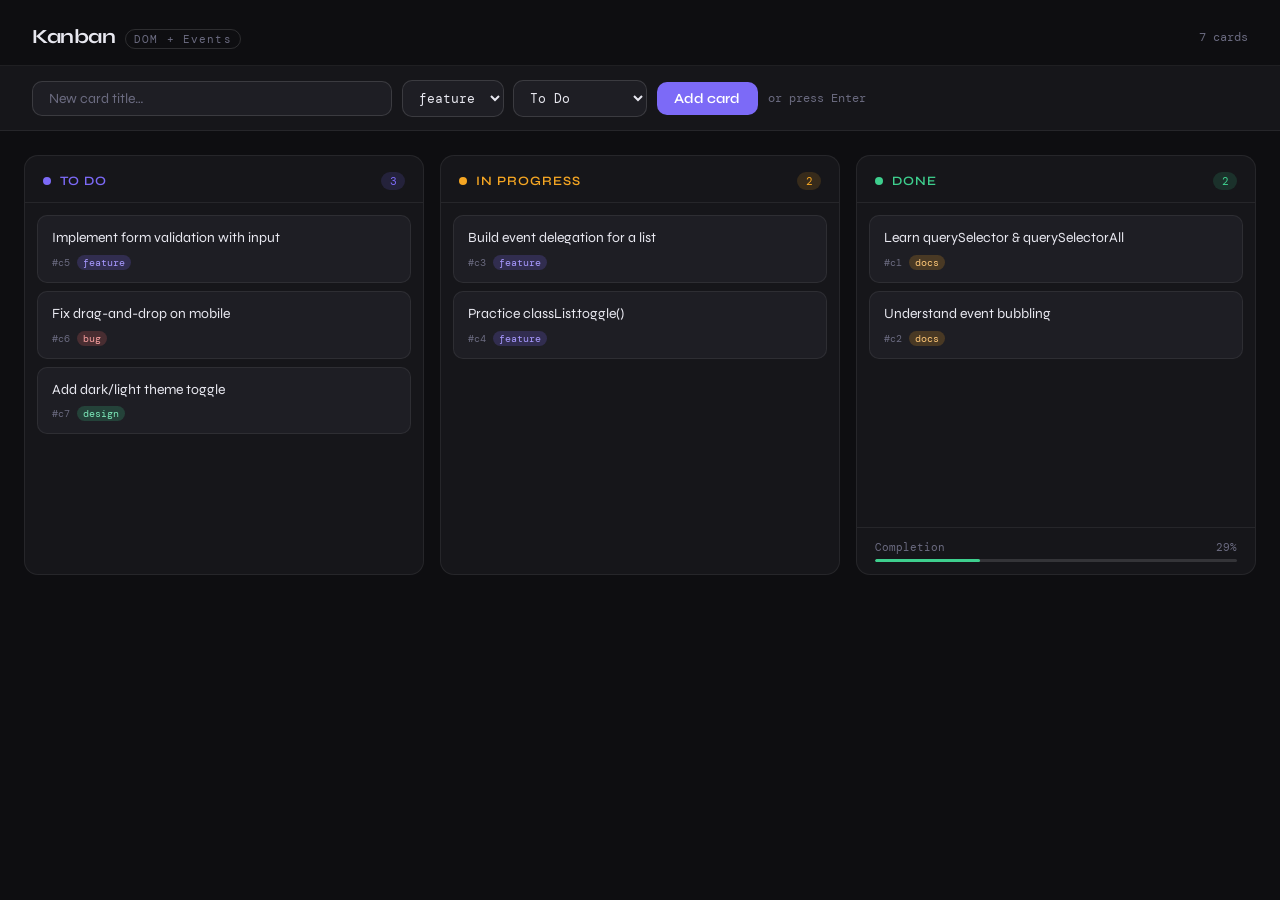
==== index.html @ 4a425a2c "Rename alaas-little-kanban/index.html to index.html" ====
<!doctype html>
<html lang="en">
  <head>
    <meta charset="UTF-8" />
    <meta name="viewport" content="width=device-width, initial-scale=1.0" />
    <title>Alaa's Kanban Board</title>
    <link
      href="https://fonts.googleapis.com/css2?family=Syne:wght@400;500;600;700&family=DM+Mono:wght@300;400;500&display=swap"
      rel="stylesheet"
    />
    <link rel="stylesheet" href="style.css" />
  </head>
  <body>
    <!-- Header -->
    <header>
      <div class="logo">
        <h1>Kanban</h1>
        <span class="tag">DOM + Events</span>
      </div>
      <div class="header-right">
        <span class="card-count" id="cardCount"></span>
      </div>
    </header>

    <!-- Add card bar -->
    <div class="add-bar">
      <input
        type="text"
        id="newCardText"
        placeholder="New card title…"
        maxlength="120"
      />
      <select id="newCardTag">
        <option value="feature">feature</option>
        <option value="bug">bug</option>
        <option value="docs">docs</option>
        <option value="design">design</option>
      </select>
      <select id="newCardCol">
        <option value="todo">To Do</option>
        <option value="progress">In Progress</option>
        <option value="done">Done</option>
      </select>
      <button id="addBtn">Add card</button>
      <span class="hint-text">or press Enter</span>
    </div>

    <!-- Board -->
    <main class="board">
      <div class="col" data-col="todo">
        <div class="col-header">
          <div class="col-dot"></div>
          <span class="col-title">To Do</span>
          <span class="col-badge" id="badge-todo">0</span>
        </div>
        <div class="cards" id="col-todo"></div>
      </div>

      <div class="col" data-col="progress">
        <div class="col-header">
          <div class="col-dot"></div>
          <span class="col-title">In Progress</span>
          <span class="col-badge" id="badge-progress">0</span>
        </div>
        <div class="cards" id="col-progress"></div>
      </div>

      <div class="col" data-col="done">
        <div class="col-header">
          <div class="col-dot"></div>
          <span class="col-title">Done</span>
          <span class="col-badge" id="badge-done">0</span>
        </div>
        <div class="cards" id="col-done"></div>
        <div class="progress-wrap">
          <div class="progress-label">
            <span>Completion</span>
            <span id="progressPct">0%</span>
          </div>
          <div class="progress-track">
            <div
              class="progress-fill"
              id="progressFill"
              style="width: 0%"
            ></div>
          </div>
        </div>
      </div>
    </main>

    <!-- Toast -->
    <div class="toast" id="toast"></div>
    <script src="data.js"></script>
    <!-- JS loaded at the end so the DOM is ready -->
    <script src="app.js"></script>
  </body>
</html>
---- style.css ----
/* ─── Reset & Tokens ─── */
*,
*::before,
*::after {
  box-sizing: border-box;
  margin: 0;
  padding: 0;
}

:root {
  --bg: #0e0e11;
  --surface: #16161a;
  --surface2: #1e1e24;
  --surface3: #26262e;
  --border: rgba(255, 255, 255, 0.07);
  --border2: rgba(255, 255, 255, 0.13);
  --text: #e8e8f0;
  --muted: #6b6b80;
  --todo: #7c6af7;
  --todo-dim: rgba(124, 106, 247, 0.15);
  --prog: #f5a623;
  --prog-dim: rgba(245, 166, 35, 0.15);
  --done: #3ecf8e;
  --done-dim: rgba(62, 207, 142, 0.15);
  --danger: #f26b6b;
  --mono: "DM Mono", monospace;
  --sans: "Syne", sans-serif;
  --radius: 10px;
}

body {
  background: var(--bg);
  color: var(--text);
  font-family: var(--sans);
  min-height: 100vh;
  display: flex;
  flex-direction: column;
}

/* ─── Header ─── */
header {
  padding: 1.5rem 2rem 1rem;
  display: flex;
  align-items: center;
  justify-content: space-between;
  border-bottom: 1px solid var(--border);
}

.logo {
  display: flex;
  align-items: baseline;
  gap: 0.6rem;
}

.logo h1 {
  font-size: 1.25rem;
  font-weight: 700;
  letter-spacing: -0.02em;
  color: var(--text);
}

.logo .tag {
  font-family: var(--mono);
  font-size: 0.7rem;
  color: var(--muted);
  letter-spacing: 0.1em;
  padding: 2px 8px;
  border: 1px solid var(--border2);
  border-radius: 999px;
}

.header-right {
  display: flex;
  align-items: center;
  gap: 0.75rem;
}

.card-count {
  font-family: var(--mono);
  font-size: 0.75rem;
  color: var(--muted);
}

/* ─── Add Card Bar ─── */
.add-bar {
  padding: 0.85rem 2rem;
  background: var(--surface);
  border-bottom: 1px solid var(--border);
  display: flex;
  gap: 0.6rem;
  align-items: center;
}

.add-bar input {
  flex: 1;
  max-width: 360px;
  background: var(--surface2);
  border: 1px solid var(--border2);
  border-radius: var(--radius);
  padding: 0.5rem 1rem;
  font-family: var(--sans);
  font-size: 0.875rem;
  color: var(--text);
  outline: none;
  transition: border-color 0.15s;
}
.add-bar input:focus {
  border-color: var(--todo);
}
.add-bar input::placeholder {
  color: var(--muted);
}

.add-bar select {
  background: var(--surface2);
  border: 1px solid var(--border2);
  border-radius: var(--radius);
  padding: 0.5rem 0.75rem;
  font-family: var(--mono);
  font-size: 0.8rem;
  color: var(--text);
  outline: none;
  cursor: pointer;
}

.add-bar button {
  background: var(--todo);
  color: #fff;
  border: none;
  border-radius: var(--radius);
  padding: 0.5rem 1.1rem;
  font-family: var(--sans);
  font-size: 0.875rem;
  font-weight: 600;
  cursor: pointer;
  transition:
    opacity 0.15s,
    transform 0.1s;
}
.add-bar button:hover {
  opacity: 0.85;
}
.add-bar button:active {
  transform: scale(0.97);
}

.hint-text {
  font-family: var(--mono);
  font-size: 0.72rem;
  color: var(--muted);
}

/* ─── Board ─── */
.board {
  flex: 1;
  display: grid;
  grid-template-columns: repeat(3, 1fr);
  gap: 0;
  padding: 1.5rem 1.5rem 2rem;
  gap: 1rem;
  align-items: start;
}

/* ─── Column ─── */
.col {
  background: var(--surface);
  border: 1px solid var(--border);
  border-radius: 14px;
  display: flex;
  flex-direction: column;
  min-height: 420px;
  transition: border-color 0.2s;
}

.col.drag-over {
  border-color: var(--col-accent);
  background: var(--col-dim);
}

.col-header {
  padding: 1rem 1.1rem 0.75rem;
  display: flex;
  align-items: center;
  gap: 0.6rem;
  border-bottom: 1px solid var(--border);
}

.col-dot {
  width: 8px;
  height: 8px;
  border-radius: 50%;
  background: var(--col-accent);
  flex-shrink: 0;
}

.col-title {
  font-size: 0.8rem;
  font-weight: 600;
  letter-spacing: 0.08em;
  text-transform: uppercase;
  color: var(--col-accent);
  flex: 1;
}

.col-badge {
  font-family: var(--mono);
  font-size: 0.7rem;
  background: var(--col-dim);
  color: var(--col-accent);
  padding: 2px 8px;
  border-radius: 999px;
  min-width: 24px;
  text-align: center;
}

/* ─── Card list ─── */
.cards {
  padding: 0.75rem;
  display: flex;
  flex-direction: column;
  gap: 0.5rem;
  flex: 1;
  min-height: 60px;
}

.drop-placeholder {
  border: 2px dashed var(--col-accent);
  border-radius: var(--radius);
  height: 60px;
  opacity: 0.4;
  border-style: dashed;
  flex-shrink: 0;
}

/* ─── Card ─── */
.card {
  background: var(--surface2);
  border: 1px solid var(--border);
  border-radius: var(--radius);
  padding: 0.75rem 0.9rem;
  cursor: grab;
  user-select: none;
  transition:
    box-shadow 0.15s,
    transform 0.15s,
    opacity 0.15s,
    border-color 0.15s;
  position: relative;
  animation: cardIn 0.2s ease both;
}

@keyframes cardIn {
  from {
    opacity: 0;
    transform: translateY(-6px);
  }
  to {
    opacity: 1;
    transform: translateY(0);
  }
}

.card:hover {
  border-color: var(--border2);
  box-shadow: 0 4px 20px rgba(0, 0, 0, 0.35);
  transform: translateY(-1px);
}

.card:active {
  cursor: grabbing;
}

.card.dragging {
  opacity: 0.35;
  transform: scale(0.97);
  box-shadow: none;
}

.card-top {
  display: flex;
  align-items: flex-start;
  gap: 0.5rem;
  margin-bottom: 0.4rem;
}

.card-text {
  font-size: 0.875rem;
  line-height: 1.45;
  flex: 1;
  color: var(--text);
}

.card-delete {
  width: 20px;
  height: 20px;
  border-radius: 50%;
  border: none;
  background: transparent;
  color: var(--muted);
  cursor: pointer;
  font-size: 14px;
  display: flex;
  align-items: center;
  justify-content: center;
  opacity: 0;
  transition:
    opacity 0.12s,
    color 0.12s,
    background 0.12s;
  flex-shrink: 0;
  line-height: 1;
  padding: 0;
}
.card:hover .card-delete {
  opacity: 1;
}
.card-delete:hover {
  color: var(--danger);
  background: rgba(242, 107, 107, 0.1);
}

.card-meta {
  display: flex;
  align-items: center;
  gap: 0.4rem;
}

.card-id {
  font-family: var(--mono);
  font-size: 0.65rem;
  color: var(--muted);
}

.card-tag {
  font-family: var(--mono);
  font-size: 0.65rem;
  padding: 1px 6px;
  border-radius: 999px;
}

.col-empty {
  flex: 1;
  display: flex;
  align-items: center;
  justify-content: center;
  font-family: var(--mono);
  font-size: 0.75rem;
  color: var(--muted);
  padding: 1.5rem;
  text-align: center;
  opacity: 0.6;
}

/* ─── Progress bar ─── */
.progress-wrap {
  padding: 0.75rem 1.1rem;
  border-top: 1px solid var(--border);
}
.progress-label {
  font-family: var(--mono);
  font-size: 0.68rem;
  color: var(--muted);
  margin-bottom: 0.35rem;
  display: flex;
  justify-content: space-between;
}
.progress-track {
  height: 3px;
  background: var(--border2);
  border-radius: 999px;
  overflow: hidden;
}
.progress-fill {
  height: 100%;
  background: var(--done);
  border-radius: 999px;
  transition: width 0.4s ease;
}

/* ─── Color-coded columns ─── */
[data-col="todo"] {
  --col-accent: var(--todo);
  --col-dim: var(--todo-dim);
}
[data-col="progress"] {
  --col-accent: var(--prog);
  --col-dim: var(--prog-dim);
}
[data-col="done"] {
  --col-accent: var(--done);
  --col-dim: var(--done-dim);
}

/* ─── Tags ─── */
.tag-feature {
  background: rgba(124, 106, 247, 0.2);
  color: #a899ff;
}
.tag-bug {
  background: rgba(242, 107, 107, 0.2);
  color: #f9a0a0;
}
.tag-docs {
  background: rgba(245, 166, 35, 0.2);
  color: #ffc878;
}
.tag-design {
  background: rgba(62, 207, 142, 0.2);
  color: #7deaba;
}

/* ─── Toast ─── */
.toast {
  position: fixed;
  bottom: 1.5rem;
  left: 50%;
  transform: translateX(-50%) translateY(10px);
  background: var(--surface3);
  border: 1px solid var(--border2);
  border-radius: var(--radius);
  padding: 0.5rem 1.1rem;
  font-family: var(--mono);
  font-size: 0.78rem;
  color: var(--text);
  opacity: 0;
  transition:
    opacity 0.2s,
    transform 0.2s;
  pointer-events: none;
  white-space: nowrap;
  z-index: 999;
}
.toast.show {
  opacity: 1;
  transform: translateX(-50%) translateY(0);
}
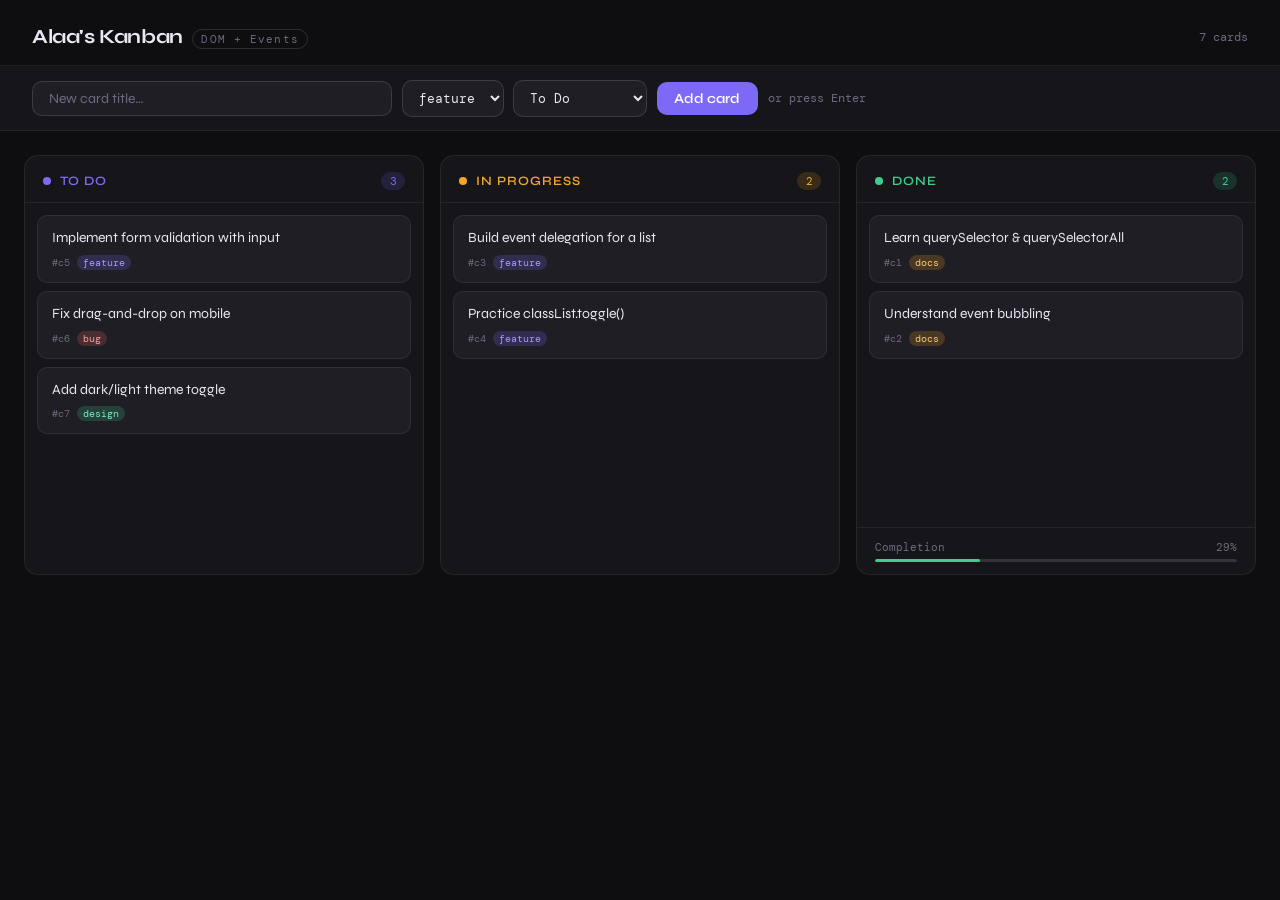
==== commit 87f7cb6c: "fix title" ====
--- a/index.html
+++ b/index.html
@@ -14,7 +14,7 @@
     <!-- Header -->
     <header>
       <div class="logo">
-        <h1>Kanban</h1>
+        <h1>Alaa's Kanban</h1>
         <span class="tag">DOM + Events</span>
       </div>
       <div class="header-right">
